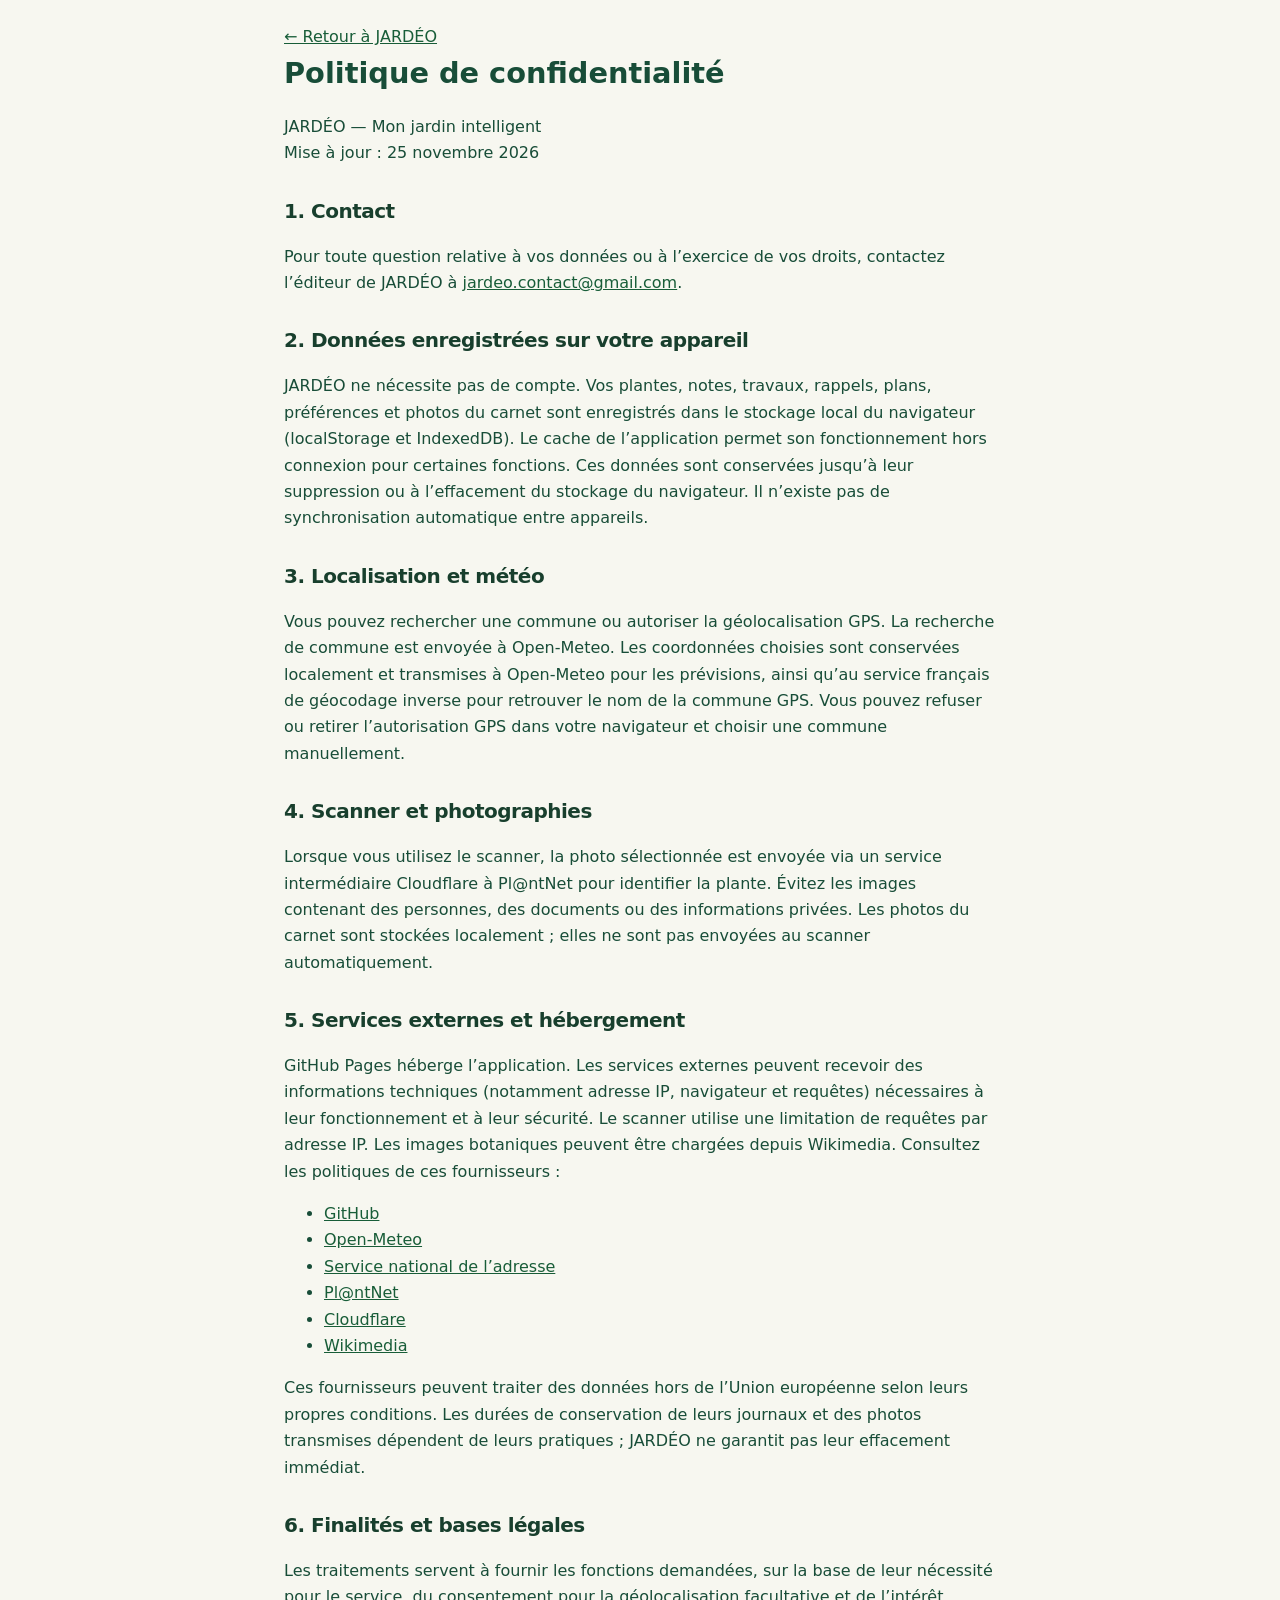
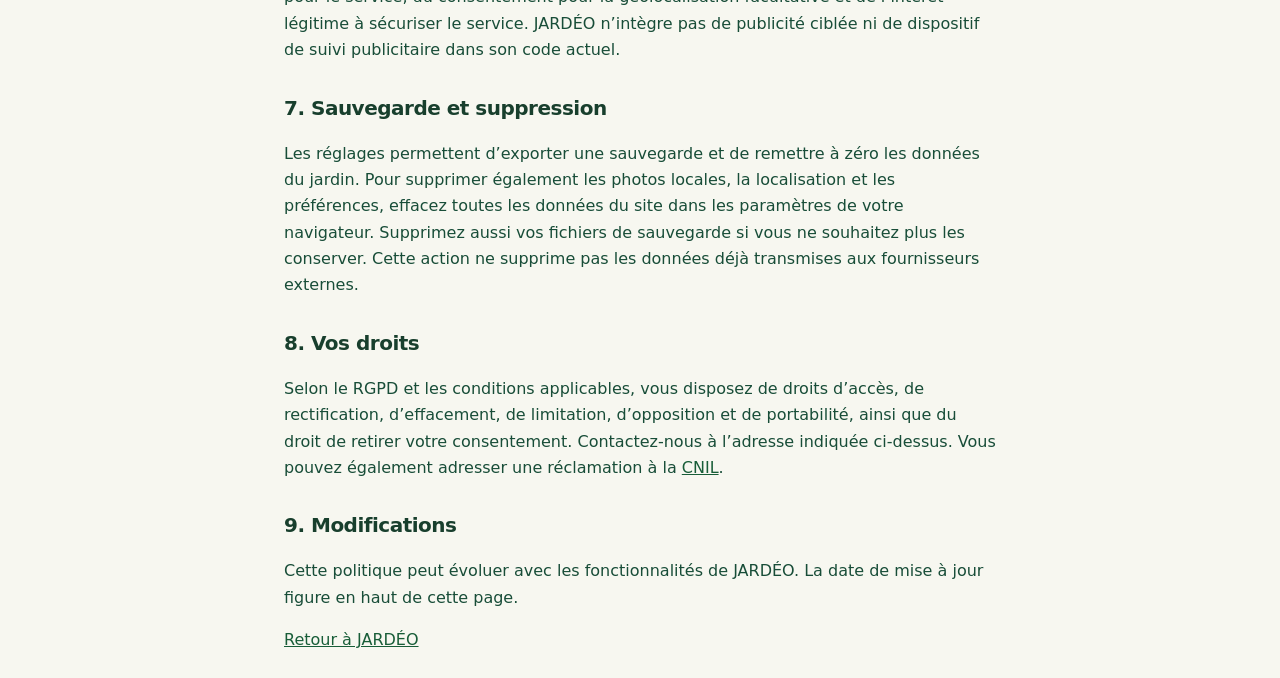
==== confidentialite.html @ 7b62846b "Publier la politique de confidentialité JARDÉO" ====
<!doctype html><html lang="fr"><head><meta charset="utf-8"><meta name="viewport" content="width=device-width,initial-scale=1"><title>Confidentialité — JARDÉO</title><link rel="stylesheet" href="style.css?v=3.0.16"><style>body{margin:0;background:#f7f7f0;color:#184d38;font-family:system-ui,sans-serif}article{max-width:760px;margin:auto;padding:24px;line-height:1.65}h2{font-size:1.25rem;margin-top:28px}a{color:#185d38;text-decoration:underline;overflow-wrap:anywhere}</style></head><body><article><a href="./">← Retour à JARDÉO</a><h1>Politique de confidentialité</h1><p>JARDÉO — Mon jardin intelligent<br>Mise à jour : 25 novembre 2026</p><h2>1. Contact</h2><p>Pour toute question relative à vos données ou à l’exercice de vos droits, contactez l’éditeur de JARDÉO à <a href="mailto:jardeo.contact@gmail.com">jardeo.contact@gmail.com</a>.</p><h2>2. Données enregistrées sur votre appareil</h2><p>JARDÉO ne nécessite pas de compte. Vos plantes, notes, travaux, rappels, plans, préférences et photos du carnet sont enregistrés dans le stockage local du navigateur (localStorage et IndexedDB). Le cache de l’application permet son fonctionnement hors connexion pour certaines fonctions. Ces données sont conservées jusqu’à leur suppression ou à l’effacement du stockage du navigateur. Il n’existe pas de synchronisation automatique entre appareils.</p><h2>3. Localisation et météo</h2><p>Vous pouvez rechercher une commune ou autoriser la géolocalisation GPS. La recherche de commune est envoyée à Open-Meteo. Les coordonnées choisies sont conservées localement et transmises à Open-Meteo pour les prévisions, ainsi qu’au service français de géocodage inverse pour retrouver le nom de la commune GPS. Vous pouvez refuser ou retirer l’autorisation GPS dans votre navigateur et choisir une commune manuellement.</p><h2>4. Scanner et photographies</h2><p>Lorsque vous utilisez le scanner, la photo sélectionnée est envoyée via un service intermédiaire Cloudflare à Pl@ntNet pour identifier la plante. Évitez les images contenant des personnes, des documents ou des informations privées. Les photos du carnet sont stockées localement ; elles ne sont pas envoyées au scanner automatiquement.</p><h2>5. Services externes et hébergement</h2><p>GitHub Pages héberge l’application. Les services externes peuvent recevoir des informations techniques (notamment adresse IP, navigateur et requêtes) nécessaires à leur fonctionnement et à leur sécurité. Le scanner utilise une limitation de requêtes par adresse IP. Les images botaniques peuvent être chargées depuis Wikimedia. Consultez les politiques de ces fournisseurs :</p><ul><li><a href="https://docs.github.com/en/site-policy/privacy-policies/github-general-privacy-statement">GitHub</a></li><li><a href="https://open-meteo.com/">Open-Meteo</a></li><li><a href="https://adresse.data.gouv.fr/">Service national de l’adresse</a></li><li><a href="https://plantnet.org/">Pl@ntNet</a></li><li><a href="https://www.cloudflare.com/privacypolicy/">Cloudflare</a></li><li><a href="https://foundation.wikimedia.org/wiki/Policy:Privacy_policy/fr">Wikimedia</a></li></ul><p>Ces fournisseurs peuvent traiter des données hors de l’Union européenne selon leurs propres conditions. Les durées de conservation de leurs journaux et des photos transmises dépendent de leurs pratiques ; JARDÉO ne garantit pas leur effacement immédiat.</p><h2>6. Finalités et bases légales</h2><p>Les traitements servent à fournir les fonctions demandées, sur la base de leur nécessité pour le service, du consentement pour la géolocalisation facultative et de l’intérêt légitime à sécuriser le service. JARDÉO n’intègre pas de publicité ciblée ni de dispositif de suivi publicitaire dans son code actuel.</p><h2>7. Sauvegarde et suppression</h2><p>Les réglages permettent d’exporter une sauvegarde et de remettre à zéro les données du jardin. Pour supprimer également les photos locales, la localisation et les préférences, effacez toutes les données du site dans les paramètres de votre navigateur. Supprimez aussi vos fichiers de sauvegarde si vous ne souhaitez plus les conserver. Cette action ne supprime pas les données déjà transmises aux fournisseurs externes.</p><h2>8. Vos droits</h2><p>Selon le RGPD et les conditions applicables, vous disposez de droits d’accès, de rectification, d’effacement, de limitation, d’opposition et de portabilité, ainsi que du droit de retirer votre consentement. Contactez-nous à l’adresse indiquée ci-dessus. Vous pouvez également adresser une réclamation à la <a href="https://www.cnil.fr/">CNIL</a>.</p><h2>9. Modifications</h2><p>Cette politique peut évoluer avec les fonctionnalités de JARDÉO. La date de mise à jour figure en haut de cette page.</p><a href="./">Retour à JARDÉO</a></article></body></html>
---- style.css ----
:root{font-family:system-ui,-apple-system,Segoe UI,sans-serif;color:#20392b;background:#f3f7f0}*{box-sizing:border-box}body{margin:0}.app{max-width:980px;margin:auto;padding:16px}header{background:linear-gradient(125deg,#174c36,#327e51);color:white;padding:22px;border-radius:22px;display:flex;align-items:center;justify-content:space-between;gap:12px}h1{margin:0;font-size:1.8rem}header p{margin:5px 0 0;color:#dcebdc}#today{font-size:.85rem;text-align:right}nav{display:flex;gap:6px;overflow-x:auto;padding:15px 0}button{cursor:pointer;font:inherit;border:0;border-radius:11px;padding:11px 15px;background:#e0ecdf;color:#174c36}button:hover{filter:brightness(.96)}nav button{white-space:nowrap;flex:1}nav button.active,.primary{background:#216943;color:#fff}.danger{background:#fae2de;color:#8b2525}.secondary{background:#edf2e9}.card{background:white;border-radius:18px;padding:18px;box-shadow:0 2px 12px #173d2110;margin:12px 0}.grid{display:grid;grid-template-columns:repeat(auto-fit,minmax(190px,1fr));gap:12px}.grid .card{margin:0}.muted{color:#64766a}.pill{display:inline-block;background:#e3f1df;border-radius:20px;padding:4px 9px;font-size:.82rem}h2{margin:18px 0 10px}h3{margin:0 0 8px}.row{display:flex;align-items:center;justify-content:space-between;gap:12px;flex-wrap:wrap}.big{font-size:2rem;font-weight:750;color:#17613c}label{display:block;font-weight:600;margin:12px 0 5px}input,select,textarea{width:100%;padding:12px;border:1px solid #b9cdbd;border-radius:10px;font:inherit;background:#fff;color:#20392b}textarea{min-height:95px;resize:vertical}.actions{display:flex;gap:8px;flex-wrap:wrap;margin-top:15px}.plant-emoji{font-size:2.8rem;background:#e9f2e4;text-align:center;padding:14px;border-radius:14px}.task{display:flex;gap:12px;align-items:flex-start;padding:12px 0;border-bottom:1px solid #edf0eb}.task input{width:20px;height:20px;margin:3px 0}.done{text-decoration:line-through;color:#7a897d}.zones{display:grid;grid-template-columns:repeat(2,minmax(0,1fr));gap:12px}.zone{min-height:145px;border:2px dashed #a9c8a5;background:#e2eedb;border-radius:18px;padding:14px;text-align:center}.zone strong{display:block;margin:7px}.zone span{font-size:2rem}.empty{padding:30px;text-align:center;color:#64766a}.notice{background:#e3f1df;padding:15px;border-radius:12px}footer{text-align:center;font-size:.8rem;color:#708172;padding:24px 0}@media(max-width:600px){.app{padding:10px}header{padding:17px}h1{font-size:1.5rem}nav button{font-size:.78rem;padding:11px 9px}.zones{gap:8px}.zone{padding:10px;min-height:130px}}

.botanical-photo{position:relative;overflow:hidden;min-height:130px;display:flex;align-items:center;justify-content:center}.botanical-photo img{position:absolute;inset:0;width:100%;height:100%;object-fit:cover;border-radius:14px}.botanical-photo.large{min-height:235px}.botanical-info{display:grid;gap:10px;margin-top:15px}.botanical-info section{padding:12px;background:#eef5e9;border-radius:12px}.botanical-info p{margin:5px 0 0}.card[hidden]{display:none!important}

.garden-grid{display:grid;grid-template-columns:repeat(8,minmax(0,1fr));gap:3px;background:#bfd6b1;padding:6px;border:3px solid #7b9e6c;border-radius:14px;aspect-ratio:4/3;margin:12px 0}.garden-cell{border:1px solid #a6c99a;background:#e5f2d9;border-radius:5px;min-width:0;padding:0;display:flex;align-items:center;justify-content:center;flex-wrap:wrap;font-size:clamp(12px,3.4vw,23px);cursor:pointer;touch-action:manipulation}.garden-cell:nth-child(odd){background:#d8e9cb}.garden-cell.occupied{background:#c3e1b1;border-color:#6d9d65}.garden-cell small{font-size:10px}.garden-cell:focus-visible{outline:3px solid #155e39;outline-offset:1px}#map-plant{max-width:100%}

.map-mode{display:flex;gap:8px;flex-wrap:wrap}.map-mode button{flex:1;min-width:130px}.garden-cell.terrain-grass{background:#b9dba7}.garden-cell.terrain-path{background:#c8ac87}.garden-cell.terrain-terrace{background:#c4a47c}.garden-cell.terrain-vegetable{background:#a8c88d}.garden-cell.terrain-flower{background:#f1cbd8}.garden-cell.terrain-water{background:#a8d6eb}.garden-cell.terrain-soil{background:#b99b7a}.garden-cell .terrain-icon{font-size:clamp(11px,2.5vw,19px);opacity:.8}.garden-cell.occupied{box-shadow:inset 0 0 0 2px #447d42}

nav{overflow-x:auto;display:flex;gap:4px;scrollbar-width:thin}nav button{flex:1 0 auto;white-space:nowrap}.weather-days{display:grid;grid-template-columns:repeat(7,minmax(100px,1fr));gap:8px;overflow-x:auto;padding-bottom:8px}.weather-day{background:#f0f6eb;border:1px solid #d4e4cb;border-radius:12px;padding:12px 7px;display:flex;flex-direction:column;align-items:center;gap:7px;text-align:center}.weather-day .weather-icon{font-size:1.8rem}.weather-day small{font-size:.78rem;color:#526756}@media(max-width:600px){.weather-days{grid-template-columns:repeat(7,105px)}nav button{flex:0 0 auto}}

.assistant-cards{display:grid;gap:12px;margin-top:16px}.assistant-card{border-left:4px solid #86a994}.assistant-card.urgent{border-left-color:#d35e50}.assistant-card.warning{border-left-color:#dba447}.assistant-card h3{margin-bottom:8px}.assistant-card p{margin:0}.assistant-card ul{margin:10px 0 0;padding-left:20px}.assistant-card li{margin:5px 0}

.journal-photo{width:100%;max-height:340px;overflow:hidden;border-radius:12px;background:#edf3e8;text-align:center;padding:8px}.journal-photo img{max-width:100%;max-height:330px;object-fit:contain;border-radius:8px}#journal-form input[type=file]{padding:9px}#planting-form button{margin-top:12px}


/* JARDÉO 2.0 — identité visuelle */
:root{font-family:system-ui,-apple-system,"Segoe UI",sans-serif;color:#23372c;background:#f7f7f0;--forest:#184d38;--leaf:#27734c;--sage:#e7eee1;--line:#e1e8dc;--cream:#f7f7f0}
html{scroll-behavior:smooth}body{background:radial-gradient(ellipse at top right,#edf4e8 0,transparent 38%),var(--cream);min-height:100vh}
.app{max-width:1080px;padding:22px 22px 10px}
header{background:linear-gradient(125deg,#123d30 0%,#246447 68%,#397d52 100%);border-radius:26px;padding:29px 30px;box-shadow:0 12px 30px #174c3626;position:relative;overflow:hidden}
header:after{content:"";position:absolute;right:-42px;bottom:-95px;width:220px;height:220px;border:1px solid #ffffff29;border-radius:50%;pointer-events:none}
header h1{font-size:2.15rem;letter-spacing:.045em;font-weight:850}header p{font-size:.94rem;color:#d6eadb;letter-spacing:.015em}#today{font-weight:600;color:#e9f5eb}
nav{position:sticky;top:0;z-index:20;background:#f7f7f0f2;backdrop-filter:blur(16px);-webkit-backdrop-filter:blur(16px);border-bottom:1px solid #e1e8dc;gap:7px;padding:12px 2px 13px;margin-bottom:8px;scrollbar-width:none}nav::-webkit-scrollbar{display:none}
nav button{background:transparent;border-radius:13px;color:#516b58;font-weight:650;padding:11px 15px;transition:background .18s,transform .18s}nav button:hover{background:#e8efe3;filter:none}nav button.active{background:#1d6041;color:white;box-shadow:0 4px 12px #1d604126}
main{min-height:55vh}h2{font-size:1.45rem;color:#183f2d;letter-spacing:-.025em;margin:25px 0 15px}h3{color:#234633;letter-spacing:-.01em}
.card{background:#fff;border:1px solid #e8eee4;border-radius:22px;padding:21px;box-shadow:0 7px 22px #294e2910;margin:13px 0}.grid{gap:15px}.grid .card{transition:transform .2s,box-shadow .2s}.grid .card:hover{transform:translateY(-2px);box-shadow:0 10px 25px #294e291a}
.big{font-size:2.5rem;font-weight:850;letter-spacing:-.045em;color:#1e6745}.muted{color:#6c7e70}.pill{background:#e8f3e7;color:#2b6744;border:1px solid #d8e8d5;font-weight:650;padding:5px 11px}
button{border-radius:12px;font-weight:650;transition:filter .18s,transform .18s}button:active{transform:scale(.985)}button:focus-visible,input:focus-visible,select:focus-visible,textarea:focus-visible{outline:3px solid #8fbca2;outline-offset:2px}.primary{background:#206a47;color:white;box-shadow:0 3px 9px #206a471a}.danger{background:#fce9e4;color:#9a3430}
input,select,textarea{border:1px solid #cbd9cb;border-radius:12px;padding:13px;background:#fff}input:focus,select:focus,textarea:focus{border-color:#4a9469}label{color:#345541}
.notice{background:linear-gradient(135deg,#e8f4e4,#f0f6e9);border:1px solid #d5e7ce;border-radius:18px;padding:18px}.plant-emoji{background:#edf4e9;border-radius:17px}.botanical-photo img{border-radius:17px}.botanical-info section{border-radius:15px;background:#f0f5eb}.zone{border-radius:19px;border-color:#b1c9ac;background:#e9f1e3}.garden-grid{border-radius:18px}
.weather-day{background:#f3f8ef;border-radius:15px;border-color:#e0ead9}.assistant-card{border-left-width:5px}.reminder-item .pill{white-space:nowrap}.journal-photo{border-radius:16px}
footer{color:#829184;font-size:.78rem;padding:30px 0}
@media(max-width:600px){
.app{padding:10px 12px 16px}header{padding:23px 20px;border-radius:22px;align-items:flex-start}header h1{font-size:1.75rem}header p{font-size:.85rem}#today{font-size:.75rem;max-width:105px}
nav{margin:0 -12px 7px;padding:10px 12px;gap:6px;top:0}nav button{font-size:.79rem;padding:11px 12px;border-radius:12px}
h2{font-size:1.33rem;margin:20px 0 12px}.card{border-radius:19px;padding:17px}.grid{gap:11px}.actions button{min-height:43px}
}
@media(prefers-reduced-motion:reduce){*,*:before,*:after{scroll-behavior:auto!important;transition:none!important}}

/* JARDÉO 2.1 — tableau de bord */
.dashboard-intro{display:flex;align-items:center;justify-content:space-between;gap:16px;flex-wrap:wrap;margin:18px 0 14px}.dashboard-intro h2{margin:7px 0}.dashboard-intro p{margin:5px 0}.dashboard-eyebrow{font-size:.73rem;font-weight:800;letter-spacing:.13em;color:#2b7b4c}.dashboard-stats{display:grid;grid-template-columns:repeat(3,minmax(0,1fr));gap:13px}.dashboard-stat{display:flex;flex-direction:column;align-items:flex-start;gap:10px;margin:0}.dashboard-stat span{font-size:.88rem;color:#58725d;font-weight:700}.dashboard-stat strong{font-size:2.3rem;color:#1d6342;line-height:1}.dashboard-stat button{background:#edf4e9;font-size:.85rem}.dashboard-columns{display:grid;grid-template-columns:repeat(2,minmax(0,1fr));gap:14px;margin-top:15px}.dashboard-columns>.card{margin:0}.dashboard-columns .row button{font-size:.8rem;padding:8px 11px}.dashboard-temperature{font-size:2.2rem;font-weight:850;color:#1c6344;margin:15px 0 5px}.dashboard-weather{background:linear-gradient(135deg,#e8f2e5,#fff)}.dashboard-tip{background:#f4f8ef}.dashboard-list-item{display:flex;align-items:center;justify-content:space-between;gap:10px;padding:11px 0;border-bottom:1px solid #edf0e9}.dashboard-list-item:last-child{border-bottom:0}.dashboard-list-item small{display:block;color:#708272;margin-top:4px}.dashboard-list-item .pill{font-size:.72rem;white-space:nowrap}
@media(max-width:680px){.dashboard-stats{gap:8px}.dashboard-stat{padding:13px;gap:9px}.dashboard-stat strong{font-size:1.9rem}.dashboard-stat span{font-size:.75rem}.dashboard-stat button{font-size:.72rem;padding:8px}.dashboard-columns{grid-template-columns:1fr;gap:10px}.dashboard-intro>.primary{width:100%}}

/* Scanner botanique */
#scan-form input[type=file]{padding:14px;border:2px dashed #b6cfb7;background:#f7faf5}#scan-form button[type=submit]{margin-top:16px;width:100%}.scan-preview{border-radius:16px;overflow:hidden;margin-top:12px;background:#e8f1e7}.scan-preview img{max-width:100%;max-height:280px;object-fit:contain;display:block;margin:auto}

/* JARDÉO 2.4 : fiches d'entretien */
.care-grid{display:grid;grid-template-columns:repeat(2,minmax(0,1fr));gap:10px;margin:15px 0}.care-tile{background:#f1f7ed;border:1px solid #e0ebd9;border-radius:15px;padding:14px}.care-tile strong{color:#205d3c}.care-tile p{margin:7px 0 0;line-height:1.5}.care-unverified{border-left:4px solid #d3a458}@media(max-width:600px){.care-grid{grid-template-columns:1fr}.care-tile{padding:12px}}

/* Navigation simplifiée 2.9 */
.main-nav{display:flex;align-items:stretch;gap:6px;overflow:visible;flex-wrap:wrap}
.main-nav>button{flex:1 1 auto;white-space:nowrap}
.nav-more{position:relative;flex:1 1 auto;min-width:100px}
.nav-more>summary{list-style:none;cursor:pointer;text-align:center;border-radius:11px;padding:11px 15px;background:#e0ecdf;color:#174c36;white-space:nowrap}
.nav-more>summary::-webkit-details-marker{display:none}
.nav-more[open]>summary,.nav-more:has(button.active)>summary{background:#216943;color:#fff}
.nav-more-menu{position:absolute;right:0;top:calc(100% + 5px);z-index:30;min-width:190px;max-width:min(85vw,300px);display:grid;gap:5px;padding:8px;background:white;border:1px solid #d9e6d7;border-radius:14px;box-shadow:0 12px 30px #153b2729}
.nav-more-menu button{text-align:left;white-space:nowrap}
.catalog-filter{display:grid;grid-template-columns:repeat(auto-fit,minmax(180px,1fr));gap:8px}
.catalog-filter label{margin-top:0}
#catalog-count{margin:10px 0 0}
@media(max-width:600px){.main-nav>button,.nav-more{flex:1 1 calc(33.333% - 8px);min-width:0}.main-nav>button,.nav-more>summary{font-size:.78rem;padding:11px 6px}}



/* JARDÉO 2.9.5 : navigation directe sans menu Plus */
.main-nav{display:block;padding:12px 0 10px;overflow:visible}
.nav-primary{display:grid;grid-template-columns:repeat(5,minmax(0,1fr));gap:7px}
.nav-primary button{min-width:0;padding:12px 5px;white-space:nowrap;font-size:.89rem;font-weight:650}
.nav-secondary{display:flex;gap:6px;overflow-x:auto;overscroll-behavior-x:contain;scrollbar-width:thin;padding:9px 1px 5px;-webkit-overflow-scrolling:touch}
.nav-secondary button{flex:1 0 auto;padding:8px 13px;white-space:nowrap;font-size:.82rem;background:#edf3eb;color:#3b6650}
.nav-primary button.active,.nav-secondary button.active{background:#216943;color:white}
@media(max-width:600px){.nav-primary{grid-template-columns:repeat(3,minmax(0,1fr))}.nav-primary button{font-size:.83rem;padding:11px 5px}.nav-secondary button{font-size:.79rem;padding:9px 12px}}

/* JARDÉO 3.0 — interface mobile minimaliste */
.app{padding-bottom:90px}
header{padding:16px 19px;border-radius:18px}
header h1{font-size:1.5rem}
header p{font-size:.85rem}
#today{font-size:.75rem}
.bottom-nav{position:fixed;bottom:0;left:0;right:0;z-index:50;display:grid;grid-template-columns:repeat(4,minmax(0,1fr));gap:2px;background:#fff;border-top:1px solid #e3eae1;box-shadow:0 -3px 15px #153d2112;padding:7px max(8px,calc((100vw - 980px)/2)) max(8px,env(safe-area-inset-bottom));overflow:visible}
.bottom-nav button{display:flex;flex-direction:column;align-items:center;justify-content:center;gap:4px;min-width:0;padding:6px 2px;background:transparent;color:#66786a;font-size:.75rem;border-radius:11px;white-space:nowrap}
.bottom-nav button span{font-size:1.4rem;line-height:1.3}
.bottom-nav button.active{background:#e7f1e7;color:#17603c;font-weight:750}
.minimal-welcome{padding:15px 2px 9px}
.minimal-welcome h2{margin:0 0 5px;font-size:1.5rem}
.minimal-welcome p{margin:0}
.minimal-shortcuts{display:grid;grid-template-columns:repeat(2,minmax(0,1fr));gap:12px;margin:16px 0}
.minimal-shortcuts button{min-height:128px;text-align:left;display:flex;flex-direction:column;align-items:flex-start;justify-content:center;gap:8px;background:#fff;border:1px solid #e5ece2;border-radius:18px;padding:17px;box-shadow:0 2px 10px #173d2109;color:#20392b}
.minimal-shortcuts button span{font-size:1.8rem}
.minimal-shortcuts button strong{font-size:1rem}
.minimal-shortcuts button small{font-size:.8rem;color:#718275}
.minimal-tip{padding:18px}
.minimal-tip p{line-height:1.5}
.minimal-tip .muted{font-size:.8rem}
.minimal-tools{display:grid;gap:9px;margin-top:18px}
.minimal-tools button{display:grid;grid-template-columns:35px 1fr 20px;align-items:center;text-align:left;gap:10px;padding:17px 15px;background:#fff;border:1px solid #e5ece2;color:#244a33;border-radius:14px}
.minimal-tools button span:first-child{font-size:1.4rem}
.minimal-tools button span:last-child{font-size:1.3rem;color:#82958a}
@media(min-width:700px){.minimal-shortcuts{grid-template-columns:repeat(4,minmax(0,1fr))}.minimal-shortcuts button{min-height:150px}}

/* Correctif 3.0.1 : neutraliser les anciennes règles nav sticky */
nav.bottom-nav{position:fixed;top:auto;bottom:0;left:0;right:0;height:auto;min-height:0;margin:0;width:100%;max-height:calc(76px + env(safe-area-inset-bottom));display:grid;grid-template-columns:repeat(4,minmax(0,1fr));align-items:center;overflow:visible;backdrop-filter:none;-webkit-backdrop-filter:none}
nav.bottom-nav button{flex:none;min-height:53px;margin:0;padding:5px 2px;box-shadow:none;transform:none}

/* Mes plantes : accès rapides compacts */
.plant-tools{display:grid;grid-template-columns:repeat(2,minmax(0,1fr));gap:10px;margin:16px 0 12px}
.plant-tool{min-width:0;display:flex;flex-direction:column;align-items:flex-start;gap:4px;text-align:left;padding:13px 15px;background:#fff;border:1px solid #e2eadf;border-radius:15px;color:#20573a;box-shadow:0 2px 9px #173d210b}
.plant-tool>span:first-child{font-size:1.35rem}
.plant-tool strong{font-size:.96rem}
.plant-tool small{color:#708375;font-size:.78rem}
.plant-tool-catalog{grid-column:1/-1;display:flex;flex-direction:row;align-items:center;gap:11px;background:#e8f2e7}
.plant-tool-catalog strong{flex:1}
.plant-tool-catalog>span:last-child{font-size:1.5rem}

/* Météo discrète sous le message de bienvenue */
.home-weather{display:flex;align-items:center;gap:11px;background:#edf5ed;border:1px solid #dceadc;border-radius:14px;padding:10px 13px;margin:8px 0 14px;color:#23553c;font-size:.88rem}
.home-weather-icon{font-size:1.6rem}
.home-weather>div{flex:1;min-width:0}
.home-weather strong{display:block;font-size:.94rem}
.home-weather small{display:block;color:#647c6b;font-size:.76rem;margin-top:2px}
.home-weather button{margin-left:auto;background:transparent;color:#245a3d;padding:5px 9px;font-size:1.2rem}

/* JARDÉO 3.0.8 : éditeur de jardin plus clair sur mobile */
.garden-intro{margin:18px 0 12px}
.garden-intro h2{font-size:1.35rem;letter-spacing:-.025em;margin:0 0 5px;color:#194b35}
.garden-intro p{font-size:.9rem;line-height:1.4;color:#728477;margin:0}
.garden-editor{padding:14px;border:1px solid #e1eade;border-radius:19px;box-shadow:0 4px 18px #173d210a}
.garden-editor .map-mode{display:grid;grid-template-columns:repeat(2,minmax(0,1fr));gap:6px;background:#eef3eb;border-radius:13px;padding:5px;margin:0 0 16px}
.garden-editor .map-mode button{min-width:0;border-radius:10px;padding:11px 5px;font-size:.86rem;font-weight:700;background:transparent;color:#526d59;line-height:1.25}
.garden-editor .map-mode button.primary{background:#206a48;color:white;box-shadow:0 2px 7px #174c3626}
.garden-editor label{font-size:.86rem;color:#365b44;margin:0 0 6px}
.garden-editor select{font-size:.92rem;border-color:#d4e1d2;background:#fbfdf9;padding:11px 12px}
.garden-hint{color:#728477;font-size:.81rem;line-height:1.4;margin:9px 0 13px}
.garden-editor .garden-grid{margin:8px 0 12px;gap:4px;padding:6px;border:2px solid #91b58a;background:#d3e6cb;border-radius:15px;aspect-ratio:4/3}
.garden-editor .garden-cell{border-radius:6px;border-color:#b6d0ad}
.garden-editor .actions{margin-top:10px}
.garden-editor .actions button{font-size:.82rem;padding:10px 12px;width:100%;background:#edf3e9;color:#44634e}
@media(max-width:380px){.garden-editor{padding:11px}.garden-editor .map-mode button{font-size:.8rem}.garden-editor .garden-grid{gap:3px;padding:5px}}

.garden-notice{margin:9px 0 3px;padding:10px 12px;background:#fff4df;color:#765017;border:1px solid #f0d6a4;border-radius:11px;font-size:.86rem;font-weight:600;line-height:1.4}

.welcome-guide{box-sizing:border-box;width:min(92vw,440px);max-height:90dvh;overflow:auto;border:0;border-radius:24px;padding:26px;color:#184d38;background:#fff;box-shadow:0 18px 70px #0004;text-align:center}.welcome-guide::backdrop{background:#102d22aa}.guide-progress{font-size:.85rem;color:#527260}.welcome-guide progress{width:100%;height:8px;accent-color:#39804b}.guide-emoji{font-size:64px;margin:24px 0 10px}.welcome-guide p{line-height:1.6;color:#42574a}.guide-actions{display:flex;gap:8px;justify-content:center;flex-wrap:wrap;margin-top:24px}.guide-actions button{min-height:44px}
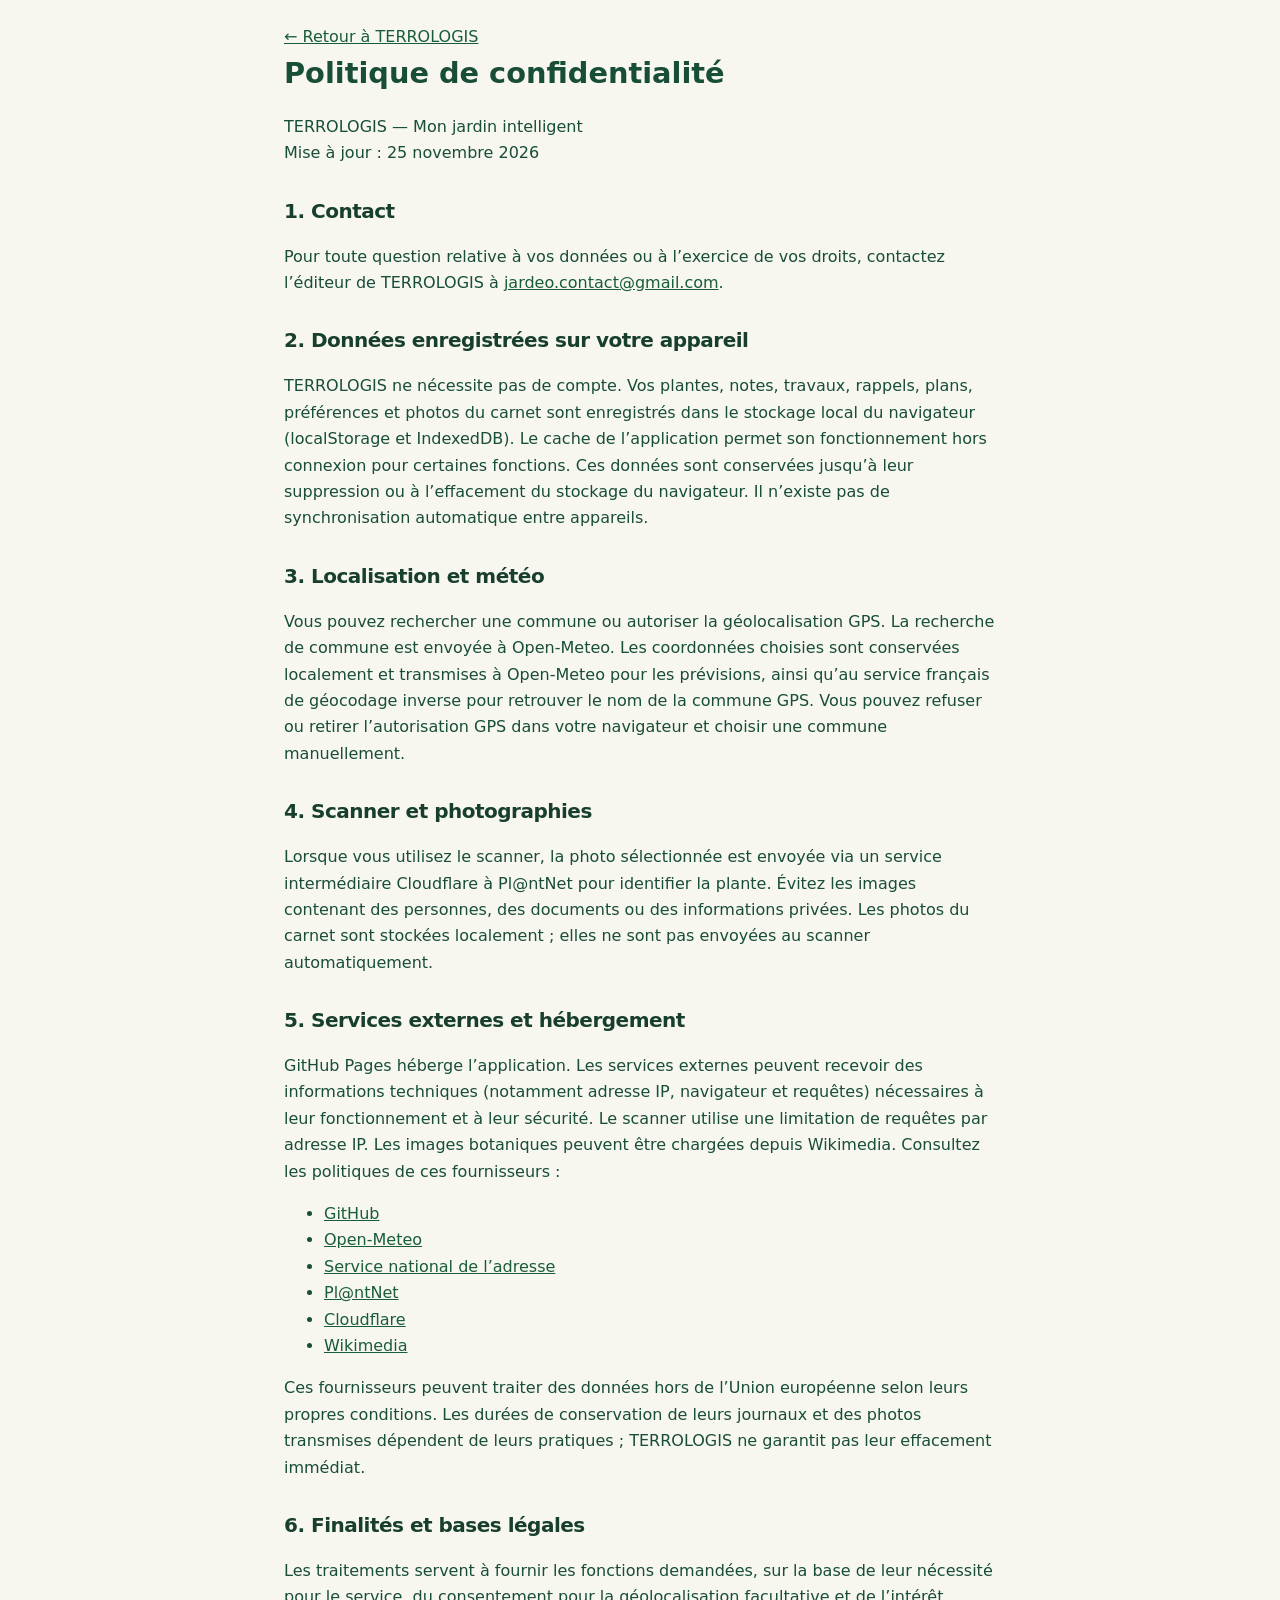
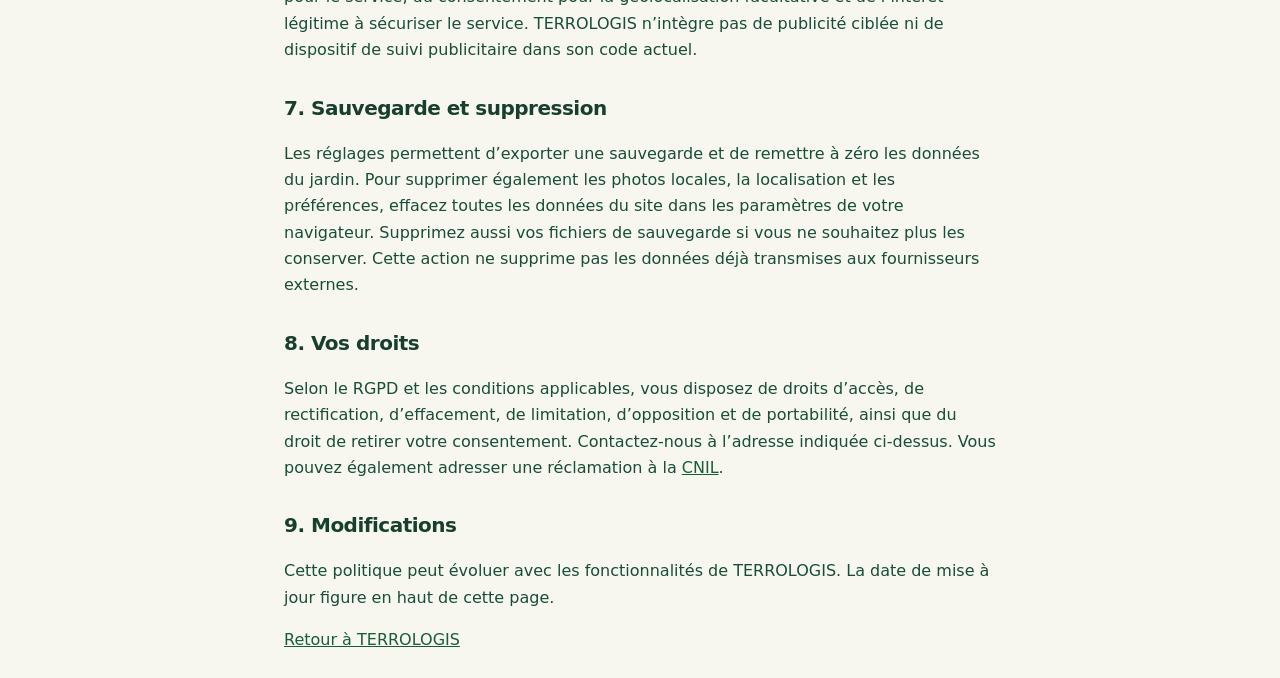
==== commit aadc7e09: "Adopt TERROLOGIS branding, preserve existing data and URLs" ====
--- a/confidentialite.html
+++ b/confidentialite.html
@@ -1 +1 @@
-<!doctype html><html lang="fr"><head><meta charset="utf-8"><meta name="viewport" content="width=device-width,initial-scale=1"><title>Confidentialité — JARDÉO</title><link rel="stylesheet" href="style.css?v=3.0.16"><style>body{margin:0;background:#f7f7f0;color:#184d38;font-family:system-ui,sans-serif}article{max-width:760px;margin:auto;padding:24px;line-height:1.65}h2{font-size:1.25rem;margin-top:28px}a{color:#185d38;text-decoration:underline;overflow-wrap:anywhere}</style></head><body><article><a href="./">← Retour à JARDÉO</a><h1>Politique de confidentialité</h1><p>JARDÉO — Mon jardin intelligent<br>Mise à jour : 25 novembre 2026</p><h2>1. Contact</h2><p>Pour toute question relative à vos données ou à l’exercice de vos droits, contactez l’éditeur de JARDÉO à <a href="mailto:jardeo.contact@gmail.com">jardeo.contact@gmail.com</a>.</p><h2>2. Données enregistrées sur votre appareil</h2><p>JARDÉO ne nécessite pas de compte. Vos plantes, notes, travaux, rappels, plans, préférences et photos du carnet sont enregistrés dans le stockage local du navigateur (localStorage et IndexedDB). Le cache de l’application permet son fonctionnement hors connexion pour certaines fonctions. Ces données sont conservées jusqu’à leur suppression ou à l’effacement du stockage du navigateur. Il n’existe pas de synchronisation automatique entre appareils.</p><h2>3. Localisation et météo</h2><p>Vous pouvez rechercher une commune ou autoriser la géolocalisation GPS. La recherche de commune est envoyée à Open-Meteo. Les coordonnées choisies sont conservées localement et transmises à Open-Meteo pour les prévisions, ainsi qu’au service français de géocodage inverse pour retrouver le nom de la commune GPS. Vous pouvez refuser ou retirer l’autorisation GPS dans votre navigateur et choisir une commune manuellement.</p><h2>4. Scanner et photographies</h2><p>Lorsque vous utilisez le scanner, la photo sélectionnée est envoyée via un service intermédiaire Cloudflare à Pl@ntNet pour identifier la plante. Évitez les images contenant des personnes, des documents ou des informations privées. Les photos du carnet sont stockées localement ; elles ne sont pas envoyées au scanner automatiquement.</p><h2>5. Services externes et hébergement</h2><p>GitHub Pages héberge l’application. Les services externes peuvent recevoir des informations techniques (notamment adresse IP, navigateur et requêtes) nécessaires à leur fonctionnement et à leur sécurité. Le scanner utilise une limitation de requêtes par adresse IP. Les images botaniques peuvent être chargées depuis Wikimedia. Consultez les politiques de ces fournisseurs :</p><ul><li><a href="https://docs.github.com/en/site-policy/privacy-policies/github-general-privacy-statement">GitHub</a></li><li><a href="https://open-meteo.com/">Open-Meteo</a></li><li><a href="https://adresse.data.gouv.fr/">Service national de l’adresse</a></li><li><a href="https://plantnet.org/">Pl@ntNet</a></li><li><a href="https://www.cloudflare.com/privacypolicy/">Cloudflare</a></li><li><a href="https://foundation.wikimedia.org/wiki/Policy:Privacy_policy/fr">Wikimedia</a></li></ul><p>Ces fournisseurs peuvent traiter des données hors de l’Union européenne selon leurs propres conditions. Les durées de conservation de leurs journaux et des photos transmises dépendent de leurs pratiques ; JARDÉO ne garantit pas leur effacement immédiat.</p><h2>6. Finalités et bases légales</h2><p>Les traitements servent à fournir les fonctions demandées, sur la base de leur nécessité pour le service, du consentement pour la géolocalisation facultative et de l’intérêt légitime à sécuriser le service. JARDÉO n’intègre pas de publicité ciblée ni de dispositif de suivi publicitaire dans son code actuel.</p><h2>7. Sauvegarde et suppression</h2><p>Les réglages permettent d’exporter une sauvegarde et de remettre à zéro les données du jardin. Pour supprimer également les photos locales, la localisation et les préférences, effacez toutes les données du site dans les paramètres de votre navigateur. Supprimez aussi vos fichiers de sauvegarde si vous ne souhaitez plus les conserver. Cette action ne supprime pas les données déjà transmises aux fournisseurs externes.</p><h2>8. Vos droits</h2><p>Selon le RGPD et les conditions applicables, vous disposez de droits d’accès, de rectification, d’effacement, de limitation, d’opposition et de portabilité, ainsi que du droit de retirer votre consentement. Contactez-nous à l’adresse indiquée ci-dessus. Vous pouvez également adresser une réclamation à la <a href="https://www.cnil.fr/">CNIL</a>.</p><h2>9. Modifications</h2><p>Cette politique peut évoluer avec les fonctionnalités de JARDÉO. La date de mise à jour figure en haut de cette page.</p><a href="./">Retour à JARDÉO</a></article></body></html>+<!doctype html><html lang="fr"><head><meta charset="utf-8"><meta name="viewport" content="width=device-width,initial-scale=1"><title>Confidentialité — TERROLOGIS</title><link rel="stylesheet" href="style.css?v=3.0.17"><style>body{margin:0;background:#f7f7f0;color:#184d38;font-family:system-ui,sans-serif}article{max-width:760px;margin:auto;padding:24px;line-height:1.65}h2{font-size:1.25rem;margin-top:28px}a{color:#185d38;text-decoration:underline;overflow-wrap:anywhere}</style></head><body><article><a href="./">← Retour à TERROLOGIS</a><h1>Politique de confidentialité</h1><p>TERROLOGIS — Mon jardin intelligent<br>Mise à jour : 25 novembre 2026</p><h2>1. Contact</h2><p>Pour toute question relative à vos données ou à l’exercice de vos droits, contactez l’éditeur de TERROLOGIS à <a href="mailto:jardeo.contact@gmail.com">jardeo.contact@gmail.com</a>.</p><h2>2. Données enregistrées sur votre appareil</h2><p>TERROLOGIS ne nécessite pas de compte. Vos plantes, notes, travaux, rappels, plans, préférences et photos du carnet sont enregistrés dans le stockage local du navigateur (localStorage et IndexedDB). Le cache de l’application permet son fonctionnement hors connexion pour certaines fonctions. Ces données sont conservées jusqu’à leur suppression ou à l’effacement du stockage du navigateur. Il n’existe pas de synchronisation automatique entre appareils.</p><h2>3. Localisation et météo</h2><p>Vous pouvez rechercher une commune ou autoriser la géolocalisation GPS. La recherche de commune est envoyée à Open-Meteo. Les coordonnées choisies sont conservées localement et transmises à Open-Meteo pour les prévisions, ainsi qu’au service français de géocodage inverse pour retrouver le nom de la commune GPS. Vous pouvez refuser ou retirer l’autorisation GPS dans votre navigateur et choisir une commune manuellement.</p><h2>4. Scanner et photographies</h2><p>Lorsque vous utilisez le scanner, la photo sélectionnée est envoyée via un service intermédiaire Cloudflare à Pl@ntNet pour identifier la plante. Évitez les images contenant des personnes, des documents ou des informations privées. Les photos du carnet sont stockées localement ; elles ne sont pas envoyées au scanner automatiquement.</p><h2>5. Services externes et hébergement</h2><p>GitHub Pages héberge l’application. Les services externes peuvent recevoir des informations techniques (notamment adresse IP, navigateur et requêtes) nécessaires à leur fonctionnement et à leur sécurité. Le scanner utilise une limitation de requêtes par adresse IP. Les images botaniques peuvent être chargées depuis Wikimedia. Consultez les politiques de ces fournisseurs :</p><ul><li><a href="https://docs.github.com/en/site-policy/privacy-policies/github-general-privacy-statement">GitHub</a></li><li><a href="https://open-meteo.com/">Open-Meteo</a></li><li><a href="https://adresse.data.gouv.fr/">Service national de l’adresse</a></li><li><a href="https://plantnet.org/">Pl@ntNet</a></li><li><a href="https://www.cloudflare.com/privacypolicy/">Cloudflare</a></li><li><a href="https://foundation.wikimedia.org/wiki/Policy:Privacy_policy/fr">Wikimedia</a></li></ul><p>Ces fournisseurs peuvent traiter des données hors de l’Union européenne selon leurs propres conditions. Les durées de conservation de leurs journaux et des photos transmises dépendent de leurs pratiques ; TERROLOGIS ne garantit pas leur effacement immédiat.</p><h2>6. Finalités et bases légales</h2><p>Les traitements servent à fournir les fonctions demandées, sur la base de leur nécessité pour le service, du consentement pour la géolocalisation facultative et de l’intérêt légitime à sécuriser le service. TERROLOGIS n’intègre pas de publicité ciblée ni de dispositif de suivi publicitaire dans son code actuel.</p><h2>7. Sauvegarde et suppression</h2><p>Les réglages permettent d’exporter une sauvegarde et de remettre à zéro les données du jardin. Pour supprimer également les photos locales, la localisation et les préférences, effacez toutes les données du site dans les paramètres de votre navigateur. Supprimez aussi vos fichiers de sauvegarde si vous ne souhaitez plus les conserver. Cette action ne supprime pas les données déjà transmises aux fournisseurs externes.</p><h2>8. Vos droits</h2><p>Selon le RGPD et les conditions applicables, vous disposez de droits d’accès, de rectification, d’effacement, de limitation, d’opposition et de portabilité, ainsi que du droit de retirer votre consentement. Contactez-nous à l’adresse indiquée ci-dessus. Vous pouvez également adresser une réclamation à la <a href="https://www.cnil.fr/">CNIL</a>.</p><h2>9. Modifications</h2><p>Cette politique peut évoluer avec les fonctionnalités de TERROLOGIS. La date de mise à jour figure en haut de cette page.</p><a href="./">Retour à TERROLOGIS</a></article></body></html>
